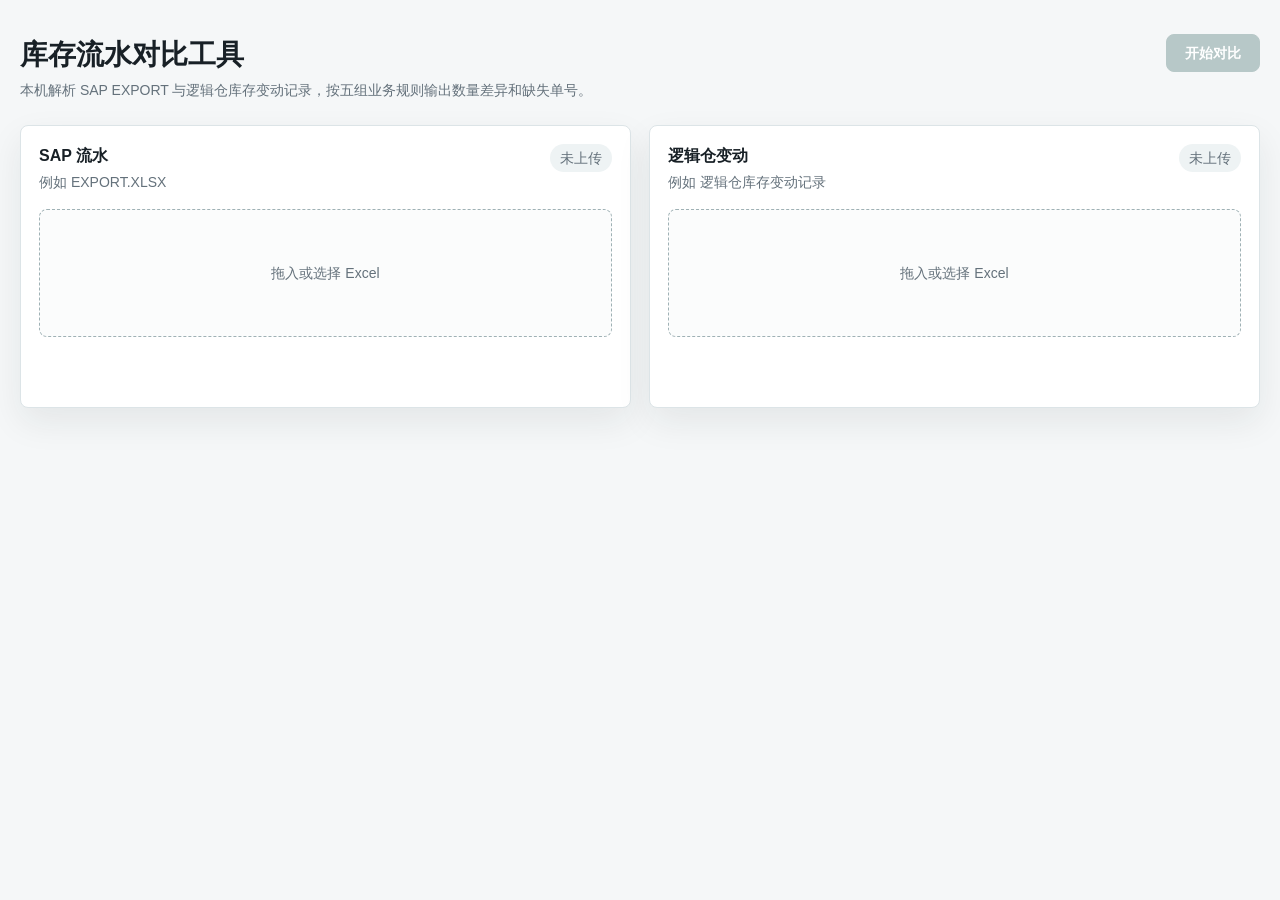
==== static/index.html @ ef19b736 "Initial inventory comparison tool" ====
<!doctype html>
<html lang="zh-CN">
  <head>
    <meta charset="utf-8" />
    <meta name="viewport" content="width=device-width, initial-scale=1" />
    <title>库存流水对比工具</title>
    <link rel="stylesheet" href="/static/styles.css" />
  </head>
  <body>
    <main class="app-shell">
      <header class="topbar">
        <div>
          <h1>库存流水对比工具</h1>
          <p>本机解析 SAP EXPORT 与逻辑仓库存变动记录，按五组业务规则输出数量差异和缺失单号。</p>
        </div>
        <button class="primary" id="compareButton" disabled>开始对比</button>
      </header>

      <section class="upload-grid">
        <article class="upload-panel" data-side="sap">
          <div class="panel-heading">
            <div>
              <h2>SAP 流水</h2>
              <p>例如 EXPORT.XLSX</p>
            </div>
            <span class="status-pill" id="sapStatus">未上传</span>
          </div>
          <label class="dropzone" for="sapFile">
            <input id="sapFile" type="file" accept=".xlsx,.xlsm,.xltx,.xltm" />
            <span>拖入或选择 Excel</span>
          </label>
          <div class="file-meta" id="sapMeta"></div>
          <div class="mapping" id="sapMapping"></div>
        </article>

        <article class="upload-panel" data-side="logic">
          <div class="panel-heading">
            <div>
              <h2>逻辑仓变动</h2>
              <p>例如 逻辑仓库存变动记录</p>
            </div>
            <span class="status-pill" id="logicStatus">未上传</span>
          </div>
          <label class="dropzone" for="logicFile">
            <input id="logicFile" type="file" accept=".xlsx,.xlsm,.xltx,.xltm" />
            <span>拖入或选择 Excel</span>
          </label>
          <div class="file-meta" id="logicMeta"></div>
          <div class="mapping" id="logicMapping"></div>
        </article>
      </section>

      <section class="results" id="results" hidden>
        <div class="metrics" id="metrics"></div>
        <div class="tabs" role="tablist">
          <button class="tab active" data-table="group1">分组一</button>
          <button class="tab" data-table="group2">分组二</button>
          <button class="tab" data-table="group3">分组三</button>
          <button class="tab" data-table="group4">分组四</button>
          <button class="tab" data-table="group5">分组五</button>
        </div>
        <div class="table-toolbar">
          <h2 id="tableTitle">分组一</h2>
          <div class="export-actions">
            <button class="secondary" id="downloadButton">保存当前表 CSV</button>
            <span id="exportStatus" class="export-status"></span>
          </div>
        </div>
        <div class="table-wrap">
          <table id="resultTable"></table>
        </div>
      </section>
    </main>
    <script src="/static/app.js"></script>
  </body>
</html>
---- static/styles.css ----
:root {
  color-scheme: light;
  --bg: #f5f7f8;
  --surface: #ffffff;
  --surface-2: #eef3f4;
  --text: #182026;
  --muted: #64717b;
  --line: #dce4e7;
  --accent: #0b7f77;
  --accent-strong: #075f59;
  --danger: #b42318;
  --warning: #a15c07;
  --shadow: 0 14px 35px rgba(24, 32, 38, 0.08);
}

* {
  box-sizing: border-box;
}

body {
  margin: 0;
  background: var(--bg);
  color: var(--text);
  font: 14px/1.5 -apple-system, BlinkMacSystemFont, "Segoe UI", sans-serif;
}

button,
input,
select {
  font: inherit;
}

.app-shell {
  width: min(1440px, calc(100vw - 40px));
  margin: 0 auto;
  padding: 28px 0 40px;
}

.topbar {
  display: flex;
  align-items: flex-start;
  justify-content: space-between;
  gap: 24px;
  padding: 6px 0 24px;
}

h1,
h2,
p {
  margin: 0;
}

h1 {
  font-size: 28px;
  font-weight: 760;
  letter-spacing: 0;
}

h2 {
  font-size: 16px;
  font-weight: 720;
  letter-spacing: 0;
}

.topbar p,
.panel-heading p {
  color: var(--muted);
  margin-top: 4px;
}

.primary,
.secondary,
.tab {
  border: 1px solid var(--line);
  border-radius: 8px;
  cursor: pointer;
  min-height: 38px;
}

.primary {
  background: var(--accent);
  border-color: var(--accent);
  color: #fff;
  padding: 0 18px;
  font-weight: 700;
}

.primary:hover {
  background: var(--accent-strong);
}

.primary:disabled {
  background: #b7c8c8;
  border-color: #b7c8c8;
  cursor: not-allowed;
}

.secondary,
.tab {
  background: #fff;
  color: var(--text);
  padding: 0 12px;
}

.secondary:hover,
.tab:hover {
  border-color: #aebdc2;
}

.upload-grid {
  display: grid;
  grid-template-columns: repeat(2, minmax(0, 1fr));
  gap: 18px;
}

.upload-panel,
.results {
  background: var(--surface);
  border: 1px solid var(--line);
  border-radius: 8px;
  box-shadow: var(--shadow);
}

.upload-panel {
  padding: 18px;
}

.panel-heading {
  display: flex;
  align-items: flex-start;
  justify-content: space-between;
  gap: 16px;
}

.status-pill {
  display: inline-flex;
  align-items: center;
  min-height: 28px;
  border-radius: 999px;
  background: var(--surface-2);
  color: var(--muted);
  padding: 0 10px;
  white-space: nowrap;
}

.status-pill.ready {
  background: #dff5eb;
  color: #17613f;
}

.status-pill.error {
  background: #fde2df;
  color: var(--danger);
}

.dropzone {
  display: grid;
  place-items: center;
  min-height: 128px;
  margin-top: 16px;
  border: 1px dashed #9fb1b5;
  border-radius: 8px;
  background: #fbfcfc;
  color: var(--muted);
  cursor: pointer;
}

.dropzone:hover,
.dropzone.dragover {
  border-color: var(--accent);
  color: var(--accent-strong);
  background: #f0faf7;
}

.dropzone input {
  display: none;
}

.file-meta {
  min-height: 28px;
  color: var(--muted);
  margin: 12px 0 4px;
}

.mapping {
  display: grid;
  grid-template-columns: repeat(2, minmax(0, 1fr));
  gap: 10px 12px;
  margin-top: 12px;
}

.field {
  display: grid;
  gap: 5px;
}

.field label {
  color: var(--muted);
  font-size: 12px;
}

.field.required label::after {
  content: " *";
  color: var(--danger);
}

.field select {
  width: 100%;
  min-height: 36px;
  border: 1px solid var(--line);
  border-radius: 7px;
  background: #fff;
  color: var(--text);
  padding: 0 10px;
}

.results {
  margin-top: 18px;
  padding: 18px;
}

.metrics {
  display: grid;
  grid-template-columns: repeat(7, minmax(120px, 1fr));
  gap: 10px;
}

.metric {
  background: var(--surface-2);
  border-radius: 8px;
  padding: 12px;
}

.metric span {
  display: block;
  color: var(--muted);
  font-size: 12px;
}

.metric strong {
  display: block;
  font-size: 22px;
  margin-top: 2px;
}

.tabs {
  display: flex;
  flex-wrap: wrap;
  gap: 8px;
  margin-top: 18px;
}

.tab.active {
  background: #e0f4f1;
  border-color: #91cfc8;
  color: var(--accent-strong);
  font-weight: 700;
}

.table-toolbar {
  display: flex;
  align-items: center;
  justify-content: space-between;
  gap: 16px;
  margin: 16px 0 10px;
}

.export-actions {
  display: flex;
  align-items: center;
  justify-content: flex-end;
  gap: 10px;
  min-width: 0;
}

.export-status {
  color: var(--muted);
  max-width: min(640px, 46vw);
  overflow: hidden;
  text-overflow: ellipsis;
  white-space: nowrap;
}

.table-wrap {
  overflow: auto;
  border: 1px solid var(--line);
  border-radius: 8px;
  max-height: 62vh;
}

table {
  width: 100%;
  border-collapse: collapse;
  min-width: 900px;
  background: #fff;
}

th,
td {
  border-bottom: 1px solid var(--line);
  padding: 9px 10px;
  text-align: left;
  vertical-align: top;
  white-space: nowrap;
}

th {
  position: sticky;
  top: 0;
  background: #f8fafb;
  color: #35424a;
  z-index: 1;
}

td {
  color: #28343b;
}

.empty-state {
  padding: 26px;
  color: var(--muted);
  text-align: center;
}

@media (max-width: 980px) {
  .app-shell {
    width: min(100vw - 24px, 760px);
    padding-top: 18px;
  }

  .topbar,
  .table-toolbar,
  .export-actions {
    flex-direction: column;
    align-items: stretch;
  }

  .export-status {
    max-width: 100%;
    white-space: normal;
  }

  .upload-grid,
  .mapping,
  .metrics {
    grid-template-columns: 1fr;
  }
}
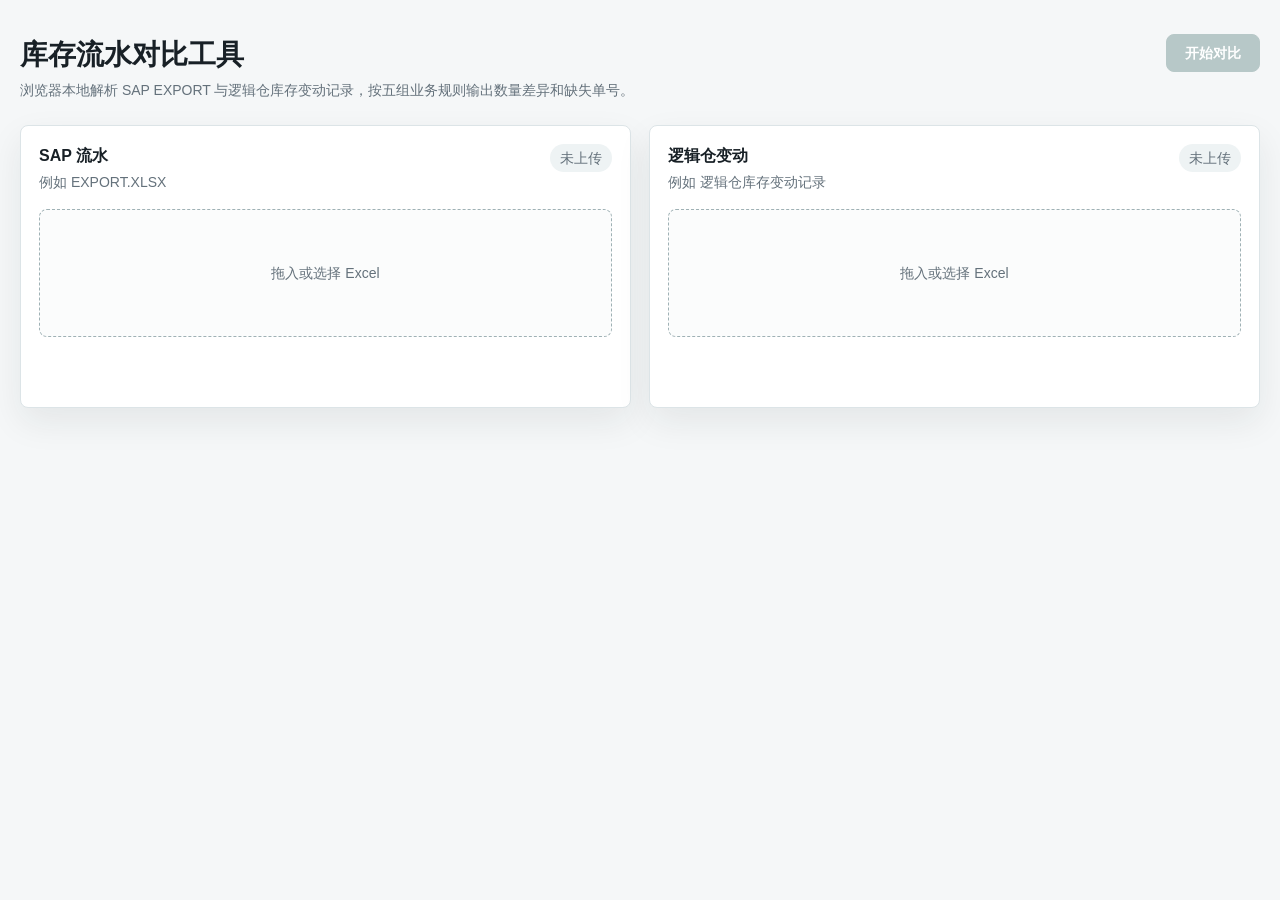
==== commit 65dcac0c: "Support Cloudflare Pages frontend comparison" ====
--- a/static/index.html
+++ b/static/index.html
@@ -4,14 +4,14 @@
     <meta charset="utf-8" />
     <meta name="viewport" content="width=device-width, initial-scale=1" />
     <title>库存流水对比工具</title>
-    <link rel="stylesheet" href="/static/styles.css" />
+    <link rel="stylesheet" href="styles.css" />
   </head>
   <body>
     <main class="app-shell">
       <header class="topbar">
         <div>
           <h1>库存流水对比工具</h1>
-          <p>本机解析 SAP EXPORT 与逻辑仓库存变动记录，按五组业务规则输出数量差异和缺失单号。</p>
+          <p>浏览器本地解析 SAP EXPORT 与逻辑仓库存变动记录，按五组业务规则输出数量差异和缺失单号。</p>
         </div>
         <button class="primary" id="compareButton" disabled>开始对比</button>
       </header>
@@ -62,7 +62,7 @@
         <div class="table-toolbar">
           <h2 id="tableTitle">分组一</h2>
           <div class="export-actions">
-            <button class="secondary" id="downloadButton">保存当前表 CSV</button>
+            <button class="secondary" id="downloadButton">下载当前表 CSV</button>
             <span id="exportStatus" class="export-status"></span>
           </div>
         </div>
@@ -71,6 +71,7 @@
         </div>
       </section>
     </main>
-    <script src="/static/app.js"></script>
+    <script src="https://cdn.sheetjs.com/xlsx-0.20.3/package/dist/xlsx.full.min.js"></script>
+    <script src="app.js"></script>
   </body>
 </html>
